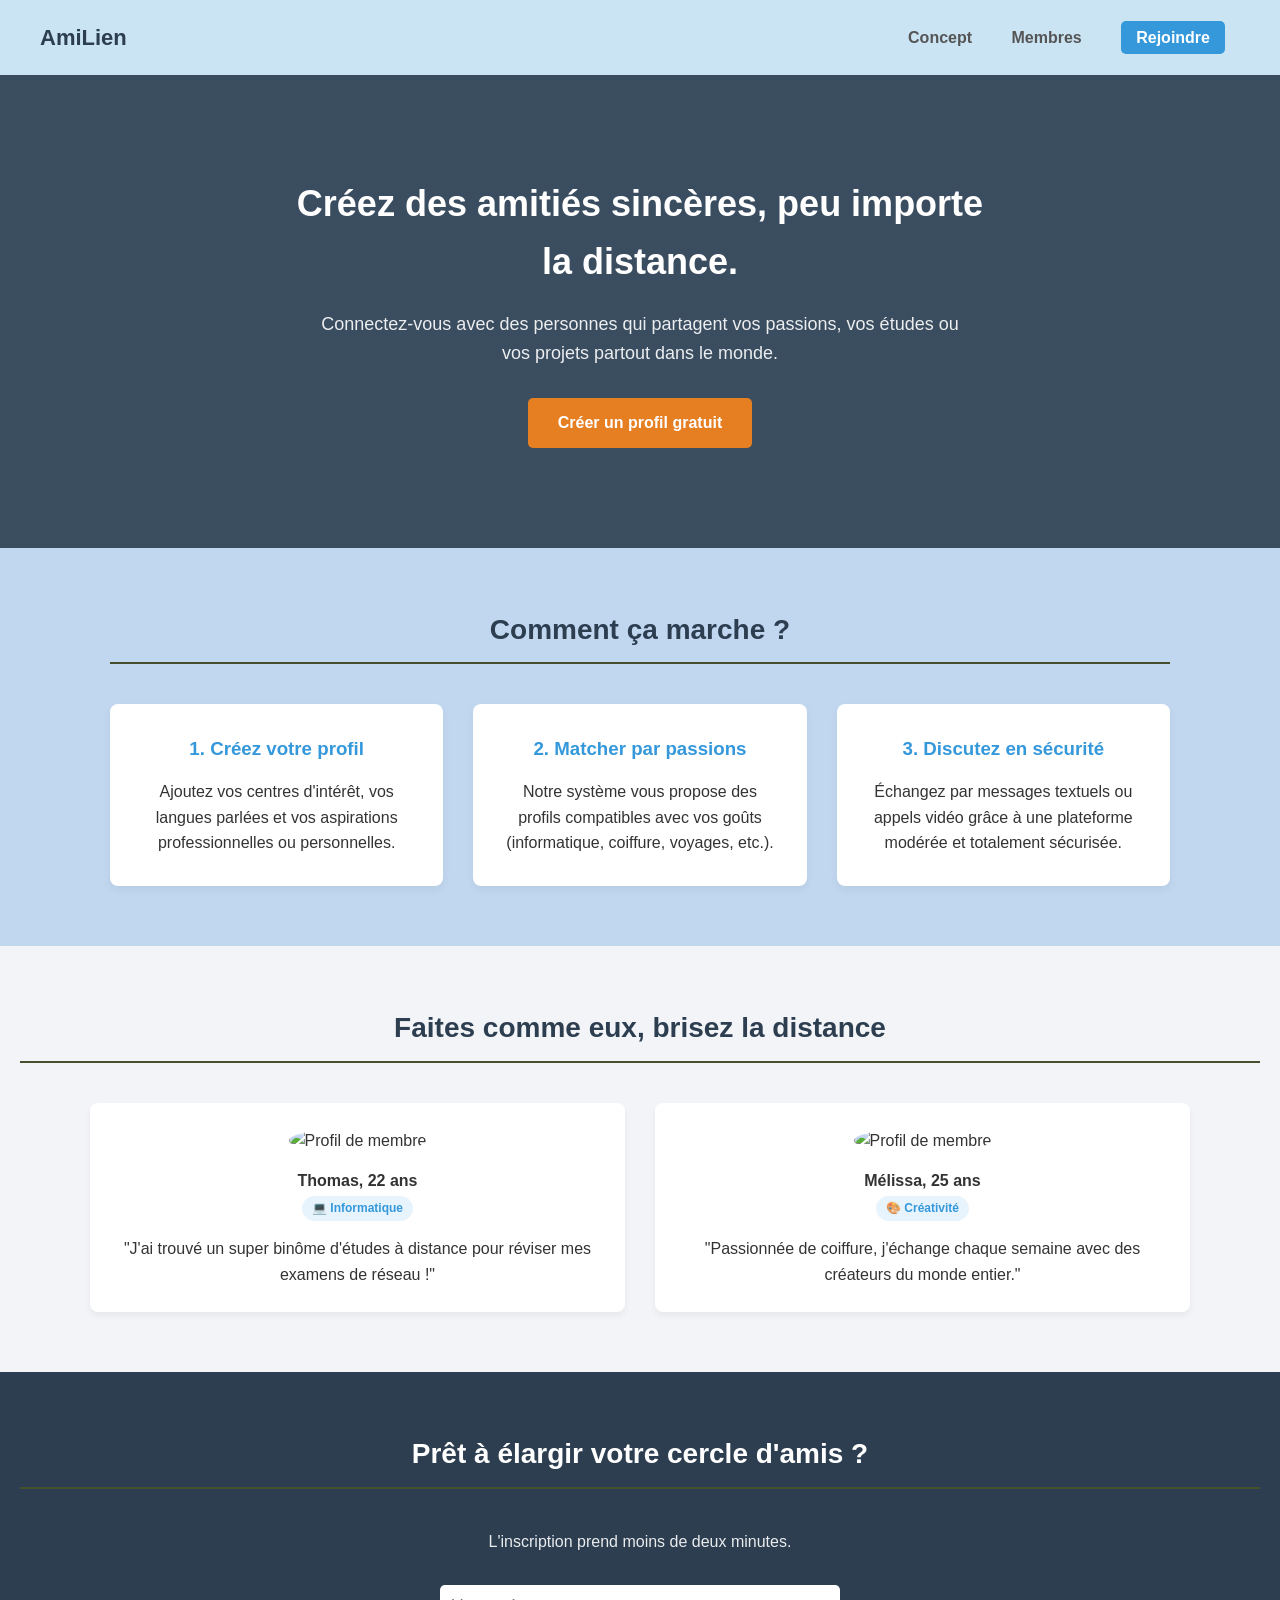
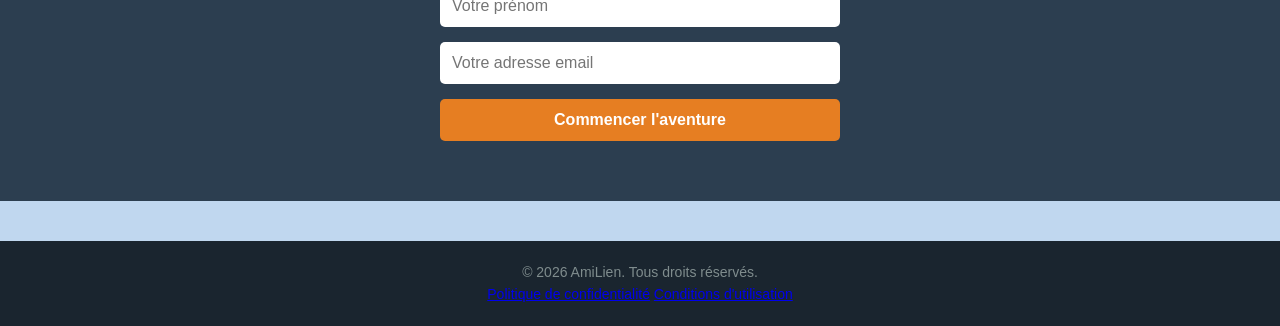
==== amis.html @ a3601b59 "MAJ" ====
<!DOCTYPE html>
<html lang="fr">

<head>
    <meta charset="UTF-8">
    <meta name="viewport" content="width=device-width, initial-scale=1.0">
    <title>AmiLien - Se faire des amis à distance</title>
    <link rel="stylesheet" href="style.css">
</head>

<body>

    <!-- Barre de navigation supérieure -->
    <nav>
        <div class="logo">AmiLien </div>
        <div class="menu">
            <a href="#concept">Concept</a>
            <a href="#membres">Membres</a>
            <a href="#inscription" class="btn-nav">Rejoindre</a>
        </div>
    </nav>

    <!-- SECTION 1 : ACCUEIL / HERO (Première impression forte) -->
    <header class="hero">
        <h1>Créez des amitiés sincères, peu importe la distance.</h1>
        <p>Connectez-vous avec des personnes qui partagent vos passions, vos études ou vos projets partout dans le
            monde.</p>
        <a href="#inscription" class="btn-principal">Créer un profil gratuit</a>
    </header>

    <!-- SECTION 2 : LE CONCEPT (Comment ça fonctionne) -->
    <section id="concept" class="section-blanche">
        <h2>Comment ça marche ?</h2>
        <div class="grille-concept">
            <div class="carte-concept">
                <h3>1. Créez votre profil</h3>
                <p>Ajoutez vos centres d'intérêt, vos langues parlées et vos aspirations professionnelles ou
                    personnelles.</p>
            </div>
            <div class="carte-concept">
                <h3>2. Matcher par passions</h3>
                <p>Notre système vous propose des profils compatibles avec vos goûts (informatique, coiffure, voyages,
                    etc.).</p>
            </div>
            <div class="carte-concept">
                <h3>3. Discutez en sécurité</h3>
                <p>Échangez par messages textuels ou appels vidéo grâce à une plateforme modérée et totalement
                    sécurisée.</p>
            </div>
        </div>
    </section>

    <!-- SECTION 3 : LES MEMBRES (Aperçu des profils) -->
    <section id="membres" class="section-grise">
        <h2>Faites comme eux, brisez la distance</h2>
        <div class="grille-membres">
            <!-- Exemple de profil 1 -->
            <div class="carte-membre">
                <img src="https://tse1.mm.bing.net/th/id/OIP.GQUPMvH0erNNABonzwSK0AHaJ4?r=0&pid=Api&h=220&P=0"
                    alt="Profil de membre">
                <h4>Thomas, 22 ans</h4>
                <p class="badge">💻 Informatique</p>
                <p>"J'ai trouvé un super binôme d'études à distance pour réviser mes examens de réseau !"</p>
            </div>
            <!-- Exemple de profil 2 -->
            <div class="carte-membre">
                <img src="https://tse2.mm.bing.net/th/id/OIP.8eTFLx-7h-70zzdX5VqM9QHaLH?r=0&pid=Api&h=220&P=0"
                    alt="Profil de membre">
                <h4>Mélissa, 25 ans</h4>
                <p class="badge">🎨 Créativité</p>
                <p>"Passionnée de coiffure, j'échange chaque semaine avec des créateurs du monde entier."</p>
            </div>
        </div>
    </section>

    <!-- SECTION 4 : INSCRIPTION (Appel à l'action final) -->
    <section id="inscription" class="section-bleue">
        <h2>Prêt à élargir votre cercle d'amis ?</h2>
        <p>L'inscription prend moins de deux minutes.</p>
        <form onsubmit="alert('Merci pour votre inscription ! (Démonstration)'); return false;">
            <input type="text" placeholder="Votre prénom" required>
            <input type="email" placeholder="Votre adresse email" required>
            <button type="submit" class="btn-principal">Commencer l'aventure</button>
        </form>
    </section>

    <!-- Pied de page -->
    <footer>
        <p>&copy; 2026 AmiLien. Tous droits réservés.</p>
        <div class="liens-footer">
            <a href="#">Politique de confidentialité</a>
            <a href="#">Conditions d'utilisation</a>
        </div>

</body>

</html>
---- style.css ----
/* Styles de base et réinitialisation */
* {
  margin: 0;
  padding: 0;
  box-sizing: border-box;
  font-family: Arial, sans-serif;
}

body {
  background-color: #ECFAE5;
  color: #0b0b0b;
  line-height: 1.6;
}

/* Barre de navigation fixe en haut */
nav {
  background-color: #B0DB9C;
  padding: 15px;
  position: sticky;
  top: 0;
  text-align: center;
  z-index: 100;
}

nav a {
  color: white;
  margin: 0 15px;
  text-decoration: none;
  font-weight: bold;
}

/* Styles généraux des sections */
section {
  padding: 60px 20px;
  max-width: 1000px;
  margin: auto;
}

h2 {
  border-bottom: 2px solid #46502c;
  padding-bottom: 10px;
  margin-bottom: 20px;
  text-align: center;
}

/* Flexbox pour la section Accueil (Texte à gauche, photo à droite) */
.accueil-contenu {
  display: flex;
  align-items: center;
  justify-content: space-between;
  gap: 20px;
}

.texte-accueil {
  flex: 1;
}

.photo-profil {
  width: 200px;
  height: 200px;
  border-radius: 50%;
  object-fit: cover;
  border: 4px solid #B0DB9C;
}

/* Grille responsive pour les deux projets */
.liste-projets {
  display: grid;
  grid-template-columns: repeat(auto-fit, minmax(280px, 1fr));
  gap: 20px;
  margin-bottom: 40px;
}

.carte-projet {
  background: #CAE8BD;
  padding: 15px;
  border-radius: 8px;
  box-shadow: 0 2px 5px rgba(0, 0, 0, 0.1);
  text-align: center;
}

.carte-projet img {
  width: 60%;
  height: auto;
  border-radius: 5px;
}

.carte-projet a {
  display: inline-block;
  margin-top: 10px;
  color: #1d1e1e;
  text-decoration: none;
  font-weight: bold;
}

/* Style des zones API Citation et TODO list */
.widget {
  background: #CAE8BD;
  padding: 20px;
  border-radius: 8px;
  margin-top: 20px;
  box-shadow: 0 2px 5px rgba(0, 0, 0, 0.1);
}

.todo-form {
  display: flex;
  gap: 10px;
  margin-bottom: 10px;
}

.todo-form input {
  flex: 1;
  padding: 8px;
}

ul {
  list-style: none;
}

li {
  padding: 8px;
  background: #d4af37;
  margin-top: 5px;
  display: flex;
  justify-content: space-between;
  border-radius: 4px;
}

li button {
  background: #e74c3c;
  color: white;
  border: none;
  padding: 2px 8px;
  cursor: pointer;
}

/* Formulaire de Contact */
form {
  display: flex;
  flex-direction: column;
  gap: 10px;
  max-width: 500px;
  margin: auto;
}

form input,
form textarea,
button {
  padding: 10px;
  border: 1px solid #ccc;
  border-radius: 4px;
  font-size: 16px;
}

button {
  background: #2c3e50;
  color: white;
  cursor: pointer;
  border: none;
  font-weight: bold;
}

button:hover {
  background: #34495e;
}

/* Bouton CV */
.btn-cv {
  display: inline-block;
  background: #5b886e;
  color: white;
  padding: 10px 20px;
  text-decoration: none;
  border-radius: 4px;
  font-weight: bold;
}

/* Pied de page */
footer {
  text-align: center;
  padding: 20px;
  background: #2e2b2b;
  color: white;
  margin-top: 40px;
}

/* RESPONSIVE DESIGN (Media Query pour écrans mobiles) */
@media (max-width: 768px) {
  .accueil-contenu {
    flex-direction: column-reverse;
    text-align: center;
  }

  /* Met la photo au-dessus du texte sur mobile */
  nav a {
    display: inline-block;
    margin: 5px 10px;
  }
}


/* AMIS STYLE */
/* --- STYLE GÉNÉRAL --- */
* {
  margin: 0;
  padding: 0;
  box-sizing: border-box;
  font-family: 'Segoe UI', Arial, sans-serif;
}

body {
  color: #333;
  line-height: 1.6;
  background-color: #c0d7ef;
}

/* Barre de navigation responsive */
nav {
  display: flex;
  justify-content: space-between;
  align-items: center;
  padding: 20px 40px;
  background: rgb(202, 228, 243);
  box-shadow: 0 2px 5px rgba(0, 0, 0, 0.05);
  stroke-width: top;
}

.logo {
  font-size: 22px;
  font-weight: bold;
  color: #2c3e50;
}

.menu a {
  text-decoration: none;
  color: #555;
  margin-left: 20px;
  font-weight: 600;
}

.btn-nav {
  background: #3498db;
  color: white !important;
  padding: 8px 15px;
  border-radius: 5px;
}

/* Section de présentation principale (Hero) */
.hero {
  background: linear-gradient(rgba(44, 62, 80, 0.9), rgba(44, 62, 80, 0.9)), url('https://via.placeholder.com/1200x600') no-repeat center/cover;
  color: white;
  padding: 100px 20px;
  text-align: center;
}

.hero h1 {
  font-size: 36px;
  margin-bottom: 20px;
  max-width: 700px;
  margin-left: auto;
  margin-right: auto;
}

.hero p {
  font-size: 18px;
  max-width: 650px;
  margin: 0 auto 30px auto;
  opacity: 0.9;
}

/* Styles des boutons */
.btn-principal {
  display: inline-block;
  background: #e67e22;
  color: white;
  padding: 12px 30px;
  text-decoration: none;
  border-radius: 5px;
  font-weight: bold;
  border: none;
  font-size: 16px;
  cursor: pointer;
}

.btn-principal:hover {
  background: #d35400;
}

/* Structure des sections de la page */
section {
  padding: 60px 20px;
  text-align: center;
  max-width: 1100px;
  margin: auto;
}

h2 {
  font-size: 28px;
  margin-bottom: 40px;
  color: #2c3e50;
}

/* Grille responsive pour le concept (3 colonnes) */
.grille-concept {
  display: grid;
  grid-template-columns: repeat(auto-fit, minmax(280px, 1fr));
  gap: 30px;
}

.carte-concept {
  background: white;
  padding: 30px;
  border-radius: 8px;
  box-shadow: 0 4px 10px rgba(0, 0, 0, 0.05);
}

.carte-concept h3 {
  color: #3498db;
  margin-bottom: 15px;
}

/* Grille responsive pour les membres (2 colonnes) */
.section-grise {
  background-color: #f2f4f7;
  max-width: 100%;
}

.grille-membres {
  display: grid;
  grid-template-columns: repeat(auto-fit, minmax(300px, 1fr));
  gap: 30px;
  max-width: 1100px;
  margin: auto;
}

.carte-membre {
  background: white;
  padding: 25px;
  border-radius: 8px;
  text-align: center;
  box-shadow: 0 4px 6px rgba(0, 0, 0, 0.05);
}

.carte-membre img {
  border-radius: 50%;
  margin-bottom: 15px;
}

.badge {
  display: inline-block;
  background: #e8f4fd;
  color: #3498db;
  padding: 3px 10px;
  border-radius: 15px;
  font-size: 12px;
  font-weight: bold;
  margin-bottom: 15px;
}

/* Section d'inscription bleue */
.section-bleue {
  background: #2c3e50;
  color: white;
  max-width: 100%;
}

.section-bleue h2 {
  color: white;
}

.section-bleue p {
  margin-bottom: 30px;
  opacity: 0.9;
}

form {
  display: flex;
  flex-direction: column;
  gap: 15px;
  max-width: 400px;
  margin: auto;
}

form input {
  padding: 12px;
  border: none;
  border-radius: 5px;
  font-size: 16px;
}

/* Pied de page */
footer {
  background: #1a252f;
  color: #7f8c8d;
  text-align: center;
  padding: 20px;
  font-size: 14px;
}

/* DESIGNS RESPONSIVES POUR MOBILES */
@media (max-width: 768px) {
  nav {
    flex-direction: column;
    gap: 15px;
    text-align: center;
  }

  .menu a {
    margin: 0 10px;
  }

  .hero h1 {
    font-size: 26px;
  }
}
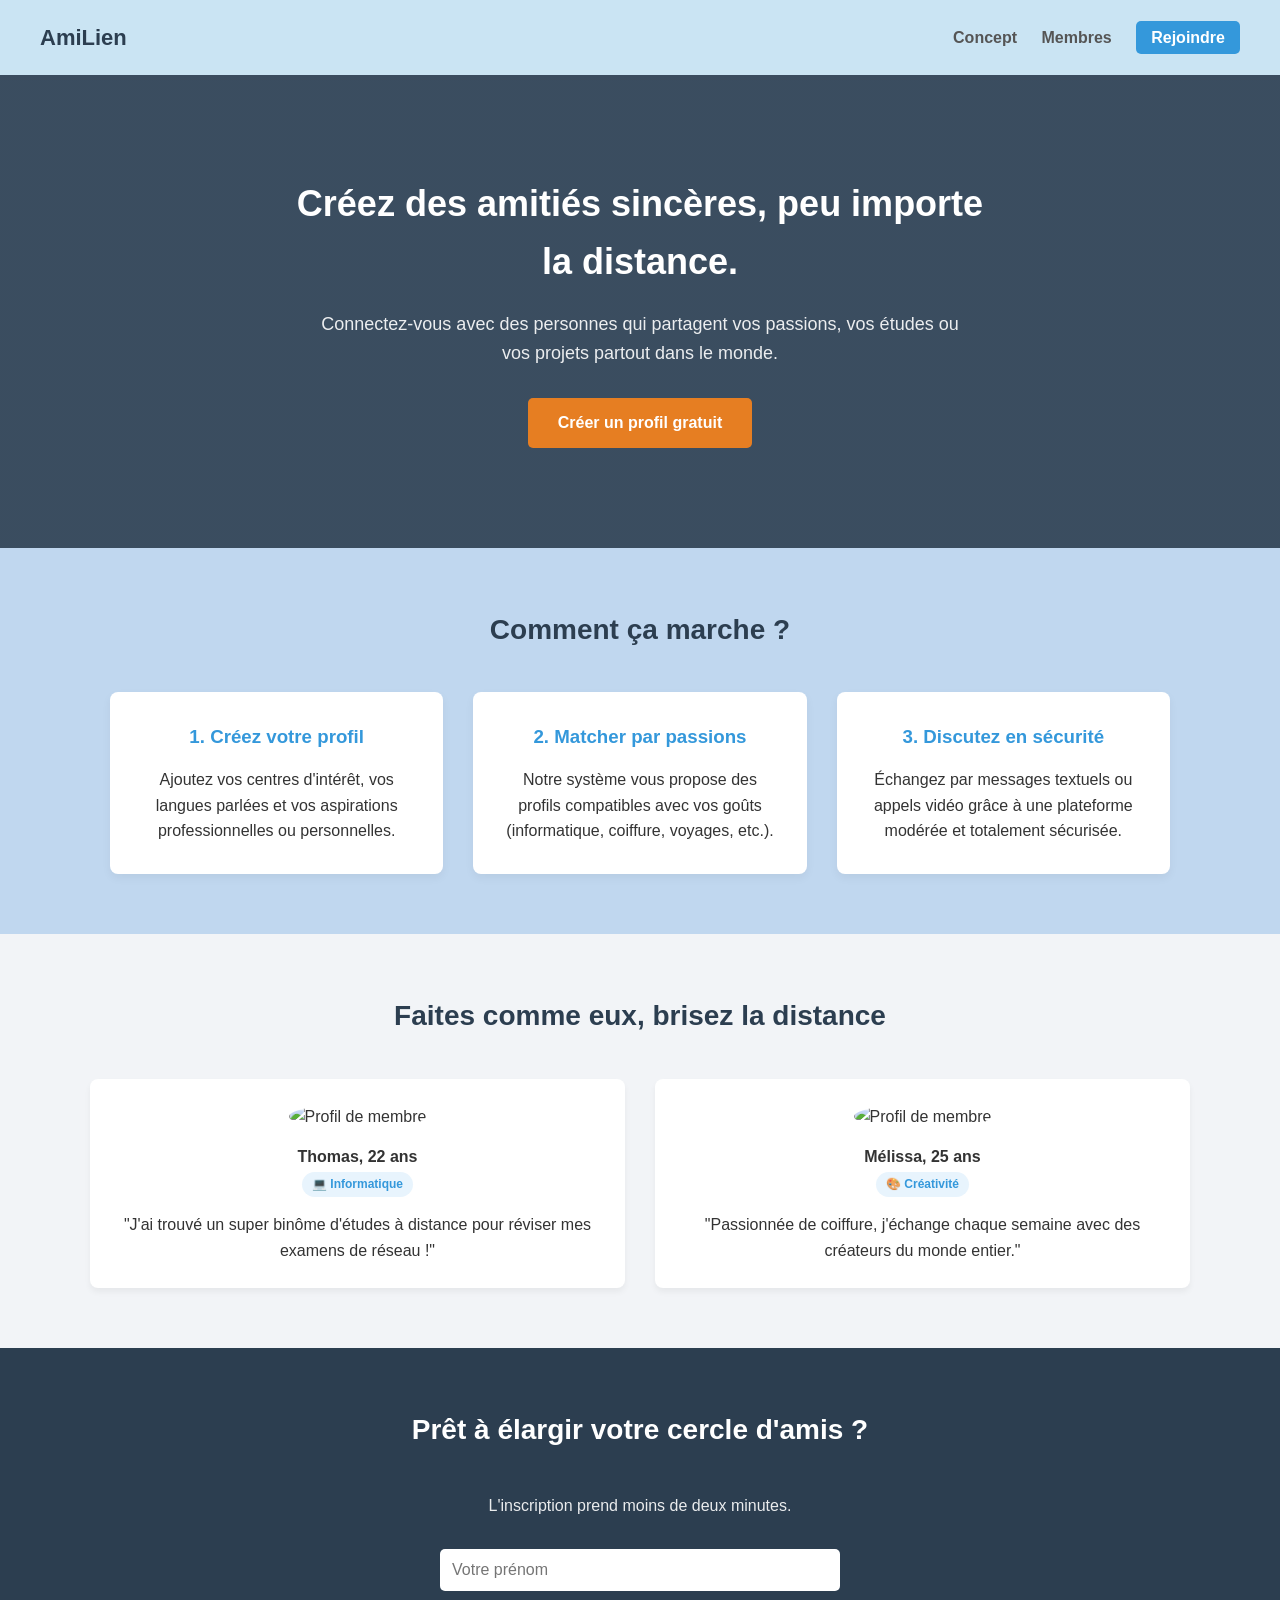
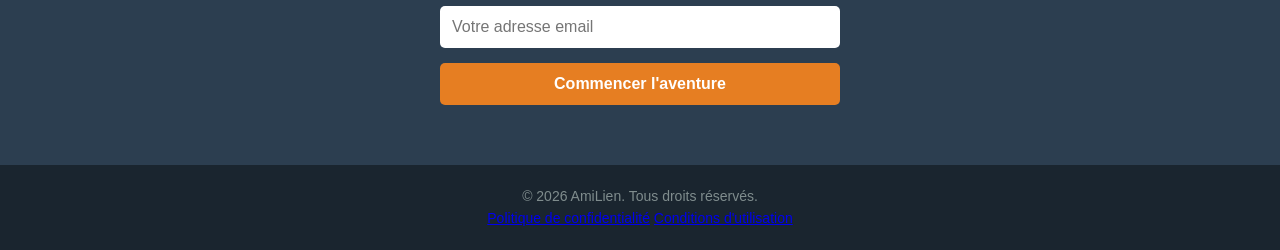
==== commit 6206f466: "MAJ2" ====
--- a/amis.html
+++ b/amis.html
@@ -5,7 +5,7 @@
     <meta charset="UTF-8">
     <meta name="viewport" content="width=device-width, initial-scale=1.0">
     <title>AmiLien - Se faire des amis à distance</title>
-    <link rel="stylesheet" href="style.css">
+    <link rel="stylesheet" href="css/style2.css">
 </head>
 
 <body>
--- a/css/style2.css
+++ b/css/style2.css
@@ -0,0 +1,214 @@
+/* AMIS STYLE */
+/* --- STYLE GÉNÉRAL --- */
+* {
+    margin: 0;
+    padding: 0;
+    box-sizing: border-box;
+    font-family: 'Segoe UI', Arial, sans-serif;
+}
+
+body {
+    color: #333;
+    line-height: 1.6;
+    background-color: #c0d7ef;
+}
+
+/* Barre de navigation responsive */
+nav {
+    display: flex;
+    justify-content: space-between;
+    align-items: center;
+    padding: 20px 40px;
+    background: rgb(202, 228, 243);
+    box-shadow: 0 2px 5px rgba(0, 0, 0, 0.05);
+    stroke-width: top;
+}
+
+.logo {
+    font-size: 22px;
+    font-weight: bold;
+    color: #2c3e50;
+}
+
+.menu a {
+    text-decoration: none;
+    color: #555;
+    margin-left: 20px;
+    font-weight: 600;
+}
+
+.btn-nav {
+    background: #3498db;
+    color: white !important;
+    padding: 8px 15px;
+    border-radius: 5px;
+}
+
+/* Section de présentation principale (Hero) */
+.hero {
+    background: linear-gradient(rgba(44, 62, 80, 0.9), rgba(44, 62, 80, 0.9)), url('https://via.placeholder.com/1200x600') no-repeat center/cover;
+    color: white;
+    padding: 100px 20px;
+    text-align: center;
+}
+
+.hero h1 {
+    font-size: 36px;
+    margin-bottom: 20px;
+    max-width: 700px;
+    margin-left: auto;
+    margin-right: auto;
+}
+
+.hero p {
+    font-size: 18px;
+    max-width: 650px;
+    margin: 0 auto 30px auto;
+    opacity: 0.9;
+}
+
+/* Styles des boutons */
+.btn-principal {
+    display: inline-block;
+    background: #e67e22;
+    color: white;
+    padding: 12px 30px;
+    text-decoration: none;
+    border-radius: 5px;
+    font-weight: bold;
+    border: none;
+    font-size: 16px;
+    cursor: pointer;
+}
+
+.btn-principal:hover {
+    background: #d35400;
+}
+
+/* Structure des sections de la page */
+section {
+    padding: 60px 20px;
+    text-align: center;
+    max-width: 1100px;
+    margin: auto;
+}
+
+h2 {
+    font-size: 28px;
+    margin-bottom: 40px;
+    color: #2c3e50;
+}
+
+/* Grille responsive pour le concept (3 colonnes) */
+.grille-concept {
+    display: grid;
+    grid-template-columns: repeat(auto-fit, minmax(280px, 1fr));
+    gap: 30px;
+}
+
+.carte-concept {
+    background: white;
+    padding: 30px;
+    border-radius: 8px;
+    box-shadow: 0 4px 10px rgba(0, 0, 0, 0.05);
+}
+
+.carte-concept h3 {
+    color: #3498db;
+    margin-bottom: 15px;
+}
+
+/* Grille responsive pour les membres (2 colonnes) */
+.section-grise {
+    background-color: #f2f4f7;
+    max-width: 100%;
+}
+
+.grille-membres {
+    display: grid;
+    grid-template-columns: repeat(auto-fit, minmax(300px, 1fr));
+    gap: 30px;
+    max-width: 1100px;
+    margin: auto;
+}
+
+.carte-membre {
+    background: white;
+    padding: 25px;
+    border-radius: 8px;
+    text-align: center;
+    box-shadow: 0 4px 6px rgba(0, 0, 0, 0.05);
+}
+
+.carte-membre img {
+    border-radius: 50%;
+    margin-bottom: 15px;
+}
+
+.badge {
+    display: inline-block;
+    background: #e8f4fd;
+    color: #3498db;
+    padding: 3px 10px;
+    border-radius: 15px;
+    font-size: 12px;
+    font-weight: bold;
+    margin-bottom: 15px;
+}
+
+/* Section d'inscription bleue */
+.section-bleue {
+    background: #2c3e50;
+    color: white;
+    max-width: 100%;
+}
+
+.section-bleue h2 {
+    color: white;
+}
+
+.section-bleue p {
+    margin-bottom: 30px;
+    opacity: 0.9;
+}
+
+form {
+    display: flex;
+    flex-direction: column;
+    gap: 15px;
+    max-width: 400px;
+    margin: auto;
+}
+
+form input {
+    padding: 12px;
+    border: none;
+    border-radius: 5px;
+    font-size: 16px;
+}
+
+/* Pied de page */
+footer {
+    background: #1a252f;
+    color: #7f8c8d;
+    text-align: center;
+    padding: 20px;
+    font-size: 14px;
+}
+
+/* DESIGNS RESPONSIVES POUR MOBILES */
+@media (max-width: 768px) {
+    nav {
+        flex-direction: column;
+        gap: 15px;
+        text-align: center;
+    }
+
+    .menu a {
+        margin: 0 10px;
+    }
+
+    .hero h1 {
+        font-size: 26px;
+    }
+}
